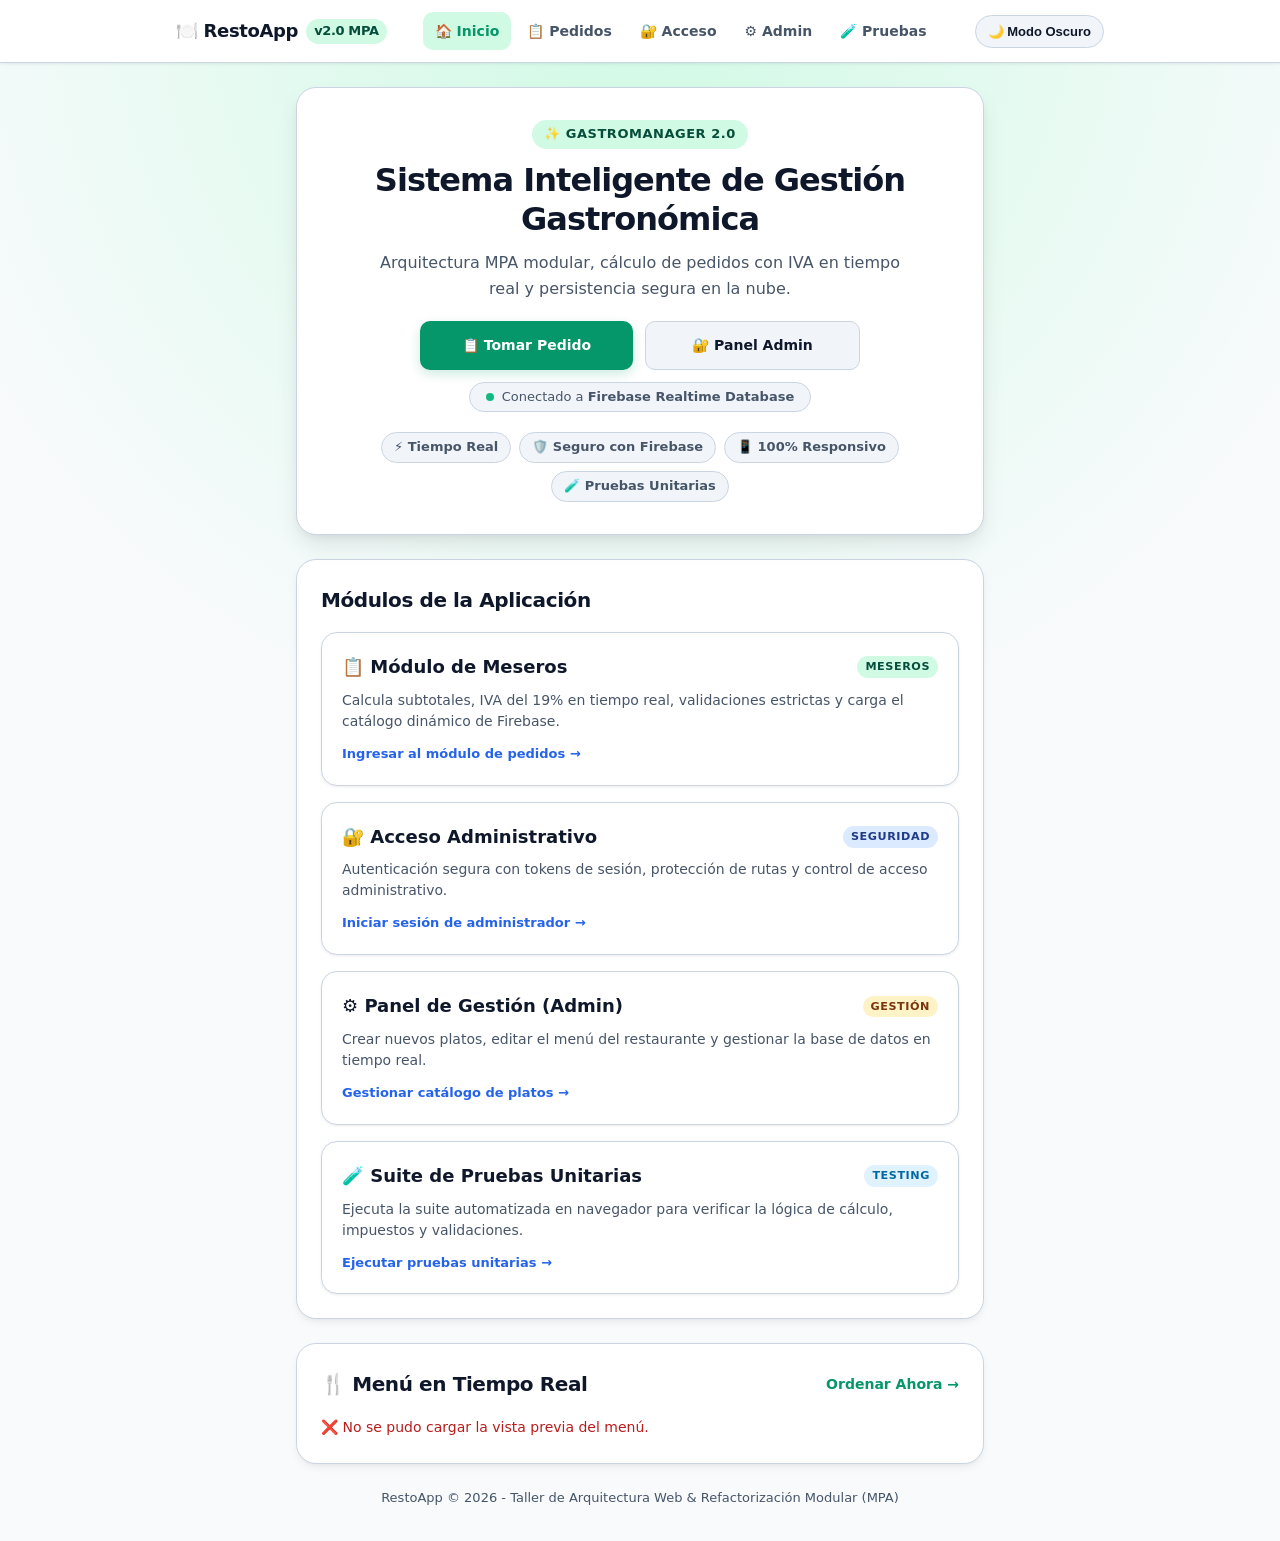
==== index.html @ dc189461 "feat: renderizacion" ====
<!DOCTYPE html>
<html lang="es">
<head>
    <meta charset="UTF-8">
    <meta name="viewport" content="width=device-width, initial-scale=1.0">
    <title>RestoApp - Sistema Gastronómico (MPA)</title>
    <!-- Hoja de estilos unificada y modular -->
    <link rel="stylesheet" href="css/styles.css">
</head>
<body>

    <!-- Barra de Navegación Global Compartida -->
    <header class="global-header">
        <div class="global-nav-container">
            <a href="index.html" class="brand-link">
                <span>🍽️ RestoApp</span>
                <span class="brand-badge">v2.0 MPA</span>
            </a>

            <nav aria-label="Navegación principal">
                <ul class="nav-menu">
                    <li><a href="index.html" class="nav-menu-link active">🏠 Inicio</a></li>
                    <li><a href="pedido.html" class="nav-menu-link">📋 Pedidos</a></li>
                    <li><a href="login.html" class="nav-menu-link">🔐 Acceso</a></li>
                    <li><a href="admin.html" class="nav-menu-link">⚙️ Admin</a></li>
                    <li><a href="tests/test-runner.html" class="nav-menu-link">🧪 Pruebas</a></li>
                </ul>
            </nav>

            <div class="nav-actions">
                <span id="navUserBadge" style="display: none;"></span>
                <button id="themeToggleBtn" class="theme-toggle-btn">🌙 Modo Oscuro</button>
            </div>
        </div>
    </header>

    <main class="app-container">
        <!-- Hero Section Destacado de Inicio -->
        <section class="hero-card">
            <div class="hero-pill-tag">
                <span>✨ GastroManager 2.0</span>
            </div>
            
            <h1 class="hero-title">Sistema Inteligente de Gestión Gastronómica</h1>
            
            <p class="hero-subtitle">
                Arquitectura MPA modular, cálculo de pedidos con IVA en tiempo real y persistencia segura en la nube.
            </p>

            <!-- Acciones Rápidas (CTAs) -->
            <div class="hero-cta-group">
                <a href="pedido.html" class="btn-hero btn-hero-primary">
                    <span>📋 Tomar Pedido</span>
                </a>
                <a href="login.html" class="btn-hero btn-hero-secondary">
                    <span>🔐 Panel Admin</span>
                </a>
            </div>

            <!-- Estado de Conexión en Vivo -->
            <div class="status-indicator">
                <span class="status-dot"></span>
                <span>Conectado a <strong>Firebase Realtime Database</strong></span>
            </div>

            <!-- Chips de Características -->
            <div class="features-bar">
                <span class="feature-chip">⚡ Tiempo Real</span>
                <span class="feature-chip">🛡️ Seguro con Firebase</span>
                <span class="feature-chip">📱 100% Responsivo</span>
                <span class="feature-chip">🧪 Pruebas Unitarias</span>
            </div>
        </section>

        <!-- Grid de Módulos del Sistema -->
        <section class="card">
            <h2 class="card-title">Módulos de la Aplicación</h2>
            
            <nav class="menu-grid" aria-label="Módulos principales">
                <a href="pedido.html" class="menu-card">
                    <div class="menu-card-header">
                        <h3>📋 Módulo de Meseros</h3>
                        <span class="badge badge-primary">Meseros</span>
                    </div>
                    <p>Calcula subtotales, IVA del 19% en tiempo real, validaciones estrictas y carga el catálogo dinámico de Firebase.</p>
                    <span class="menu-card-action">Ingresar al módulo de pedidos →</span>
                </a>

                <a href="login.html" class="menu-card">
                    <div class="menu-card-header">
                        <h3>🔐 Acceso Administrativo</h3>
                        <span class="badge badge-secondary">Seguridad</span>
                    </div>
                    <p>Autenticación segura con tokens de sesión, protección de rutas y control de acceso administrativo.</p>
                    <span class="menu-card-action">Iniciar sesión de administrador →</span>
                </a>

                <a href="admin.html" class="menu-card">
                    <div class="menu-card-header">
                        <h3>⚙️ Panel de Gestión (Admin)</h3>
                        <span class="badge badge-warning">Gestión</span>
                    </div>
                    <p>Crear nuevos platos, editar el menú del restaurante y gestionar la base de datos en tiempo real.</p>
                    <span class="menu-card-action">Gestionar catálogo de platos →</span>
                </a>

                <a href="tests/test-runner.html" class="menu-card">
                    <div class="menu-card-header">
                        <h3>🧪 Suite de Pruebas Unitarias</h3>
                        <span class="badge badge-info">Testing</span>
                    </div>
                    <p>Ejecuta la suite automatizada en navegador para verificar la lógica de cálculo, impuestos y validaciones.</p>
                    <span class="menu-card-action">Ejecutar pruebas unitarias →</span>
                </a>
            </nav>
        </section>

        <!-- Catálogo de Menú en Vivo (Vista Rápida) -->
        <section class="card">
            <div style="display: flex; justify-content: space-between; align-items: center; margin-bottom: 12px;">
                <h2 class="card-title" style="margin-bottom: 0;">🍴 Menú en Tiempo Real</h2>
                <a href="pedido.html" class="btn-link">Ordenar Ahora →</a>
            </div>
            <div id="liveMenuPreview" class="items-list">
                <p style="color: var(--color-text-muted); font-size: 0.875rem;">⏳ Cargando catálogo desde Firebase...</p>
            </div>
        </section>

        <footer style="text-align: center; color: var(--color-text-muted); font-size: var(--font-size-xs);">
            <p>RestoApp &copy; 2026 - Taller de Arquitectura Web & Refactorización Modular (MPA)</p>
        </footer>
    </main>

    <!-- Scripts Modulares -->
    <script type="module" src="js/navbar.js"></script>
    <script type="module">
        import { cargarMenu } from './js/menu.js';
        import { formatearMoneda } from './js/pedidos.js';

        const liveMenuPreview = document.getElementById('liveMenuPreview');

        async function initLiveMenu() {
            try {
                const platos = await cargarMenu();
                if (platos.length === 0) {
                    liveMenuPreview.innerHTML = '<p style="color: var(--color-text-muted); font-size: 0.875rem;">ℹ️ No hay platos registrados aún en Firebase.</p>';
                    return;
                }

                liveMenuPreview.innerHTML = platos.slice(0, 5).map(plato => `
                    <div class="item-badge">
                        <span><strong>${plato.name}</strong></span>
                        <span style="color: var(--color-primary); font-weight: 700;">${formatearMoneda(plato.price)}</span>
                    </div>
                `).join('') + (platos.length > 5 ? `<p style="text-align: center; font-size: 0.8rem; color: var(--color-text-muted); margin-top: 8px;">Y ${platos.length - 5} plato(s) más en el menú completo.</p>` : '');
            } catch (error) {
                liveMenuPreview.innerHTML = '<p style="color: var(--color-danger); font-size: 0.875rem;">❌ No se pudo cargar la vista previa del menú.</p>';
            }
        }

        initLiveMenu();
    </script>
</body>
</html>
---- css/styles.css ----
/* ==========================================================================
   RestoApp - Sistema de Gestión Gastronómica (MPA)
   Hoja de estilos unificada y modular (css/styles.css)
   ========================================================================== */

/* --------------------------------------------------------------------------
   1. Custom Properties (Variables de diseño / Design Tokens)
   -------------------------------------------------------------------------- */
:root {
  /* Paleta de Colores - Modo Claro (WCAG AA 4.5:1) */
  --color-primary: #059669;          /* Verde esmeralda accesible */
  --color-primary-hover: #047857;
  --color-primary-light: #d1fae5;
  --color-primary-text: #064e3b;
  --color-primary-glow: rgba(5, 150, 105, 0.2);
  
  --color-secondary: #2563eb;        /* Azul moderno */
  --color-secondary-hover: #1d4ed8;
  --color-secondary-light: #dbeafe;
  --color-secondary-text: #1e3a8a;
  
  --color-bg: #f8fafc;               /* Fondo neutro claro */
  --color-surface: #ffffff;          /* Tarjetas y modales */
  --color-surface-alt: #f1f5f9;      /* Fondos secundarios */
  
  --color-text-main: #0f172a;        /* Texto principal */
  --color-text-muted: #475569;       /* Texto secundario (> 4.5:1) */
  
  --color-border: #cbd5e1;           /* Bordes suaves */
  --color-border-focus: #059669;
  
  --color-success: #15803d;
  --color-success-bg: #dcfce7;
  --color-success-text: #14532d;
  
  --color-danger: #b91c1c;
  --color-danger-hover: #991b1b;
  --color-danger-bg: #fee2e2;
  --color-danger-text: #7f1d1d;

  --color-warning: #b45309;
  --color-warning-bg: #fef3c7;
  --color-warning-text: #78350f;

  /* Tipografía */
  --font-family-base: system-ui, -apple-system, BlinkMacSystemFont, 'Segoe UI', Roboto, Helvetica, Arial, sans-serif;
  --font-size-xs: 0.8125rem;
  --font-size-sm: 0.875rem;
  --font-size-base: 1rem;
  --font-size-lg: 1.125rem;
  --font-size-xl: 1.25rem;
  --font-size-2xl: 1.5rem;
  --font-size-3xl: 2rem;
  --font-size-4xl: 2.25rem;

  /* Espaciados */
  --spacing-1: 0.25rem;
  --spacing-2: 0.5rem;
  --spacing-3: 0.75rem;
  --spacing-4: 1rem;
  --spacing-5: 1.25rem;
  --spacing-6: 1.5rem;
  --spacing-8: 2rem;
  --spacing-10: 2.5rem;

  /* Bordes y Sombras */
  --radius-sm: 6px;
  --radius-md: 10px;
  --radius-lg: 16px;
  --radius-xl: 20px;
  --radius-full: 9999px;
  --shadow-sm: 0 1px 3px 0 rgba(0, 0, 0, 0.08);
  --shadow-md: 0 4px 10px -2px rgba(0, 0, 0, 0.08), 0 2px 4px -2px rgba(0, 0, 0, 0.04);
  --shadow-lg: 0 12px 24px -4px rgba(0, 0, 0, 0.1), 0 4px 8px -2px rgba(0, 0, 0, 0.05);
  --shadow-glow: 0 0 25px var(--color-primary-glow);
  
  /* Transiciones */
  --transition-fast: 0.15s cubic-bezier(0.4, 0, 0.2, 1);
  --transition-normal: 0.25s cubic-bezier(0.4, 0, 0.2, 1);
}

/* --------------------------------------------------------------------------
   2. Soporte para Modo Oscuro (Dark Mode)
   -------------------------------------------------------------------------- */
@media (prefers-color-scheme: dark) {
  :root {
    --color-primary: #10b981;
    --color-primary-hover: #34d399;
    --color-primary-light: rgba(16, 185, 129, 0.18);
    --color-primary-text: #6ee7b7;
    --color-primary-glow: rgba(16, 185, 129, 0.25);

    --color-secondary: #3b82f6;
    --color-secondary-hover: #60a5fa;
    --color-secondary-light: rgba(59, 130, 246, 0.18);
    --color-secondary-text: #93c5fd;

    --color-bg: #0b0f19;
    --color-surface: #131b2e;
    --color-surface-alt: #1e293b;

    --color-text-main: #f8fafc;
    --color-text-muted: #94a3b8;

    --color-border: #24324f;
    --color-border-focus: #10b981;

    --color-success: #22c55e;
    --color-success-bg: rgba(34, 197, 94, 0.18);
    --color-success-text: #86efac;

    --color-danger: #ef4444;
    --color-danger-hover: #f87171;
    --color-danger-bg: rgba(239, 68, 68, 0.18);
    --color-danger-text: #fca5a5;

    --color-warning: #f59e0b;
    --color-warning-bg: rgba(245, 158, 11, 0.18);
    --color-warning-text: #fcd34d;

    --shadow-md: 0 4px 14px 0 rgba(0, 0, 0, 0.4);
    --shadow-lg: 0 12px 28px 0 rgba(0, 0, 0, 0.5);
  }
}

body.dark-theme,
[data-theme="dark"] {
  --color-primary: #10b981;
  --color-primary-hover: #34d399;
  --color-primary-light: rgba(16, 185, 129, 0.18);
  --color-primary-text: #6ee7b7;
  --color-primary-glow: rgba(16, 185, 129, 0.25);

  --color-secondary: #3b82f6;
  --color-secondary-hover: #60a5fa;
  --color-secondary-light: rgba(59, 130, 246, 0.18);
  --color-secondary-text: #93c5fd;

  --color-bg: #0b0f19;
  --color-surface: #131b2e;
  --color-surface-alt: #1e293b;

  --color-text-main: #f8fafc;
  --color-text-muted: #94a3b8;

  --color-border: #24324f;
  --color-border-focus: #10b981;

  --color-success: #22c55e;
  --color-success-bg: rgba(34, 197, 94, 0.18);
  --color-success-text: #86efac;

  --color-danger: #ef4444;
  --color-danger-hover: #f87171;
  --color-danger-bg: rgba(239, 68, 68, 0.18);
  --color-danger-text: #fca5a5;

  --color-warning: #f59e0b;
  --color-warning-bg: rgba(245, 158, 11, 0.18);
  --color-warning-text: #fcd34d;
}

/* --------------------------------------------------------------------------
   3. Reset & Estilos Base
   -------------------------------------------------------------------------- */
*, *::before, *::after {
  box-sizing: border-box;
  margin: 0;
  padding: 0;
}

body {
  font-family: var(--font-family-base);
  background-color: var(--color-bg);
  background-image: radial-gradient(circle at 50% 0%, var(--color-primary-light) 0%, transparent 45%);
  background-repeat: no-repeat;
  color: var(--color-text-main);
  line-height: 1.6;
  min-height: 100vh;
  display: flex;
  flex-direction: column;
  align-items: center;
  padding: 0 0 var(--spacing-8) 0;
  -webkit-font-smoothing: antialiased;
  transition: background-color var(--transition-normal), color var(--transition-normal);
}

/* --------------------------------------------------------------------------
   4. Animaciones (@keyframes)
   -------------------------------------------------------------------------- */
@keyframes fadeInScale {
  from {
    opacity: 0;
    transform: scale(0.98) translateY(8px);
  }
  to {
    opacity: 1;
    transform: scale(1) translateY(0);
  }
}

@keyframes slideDownAlert {
  from {
    opacity: 0;
    transform: translateY(-8px);
  }
  to {
    opacity: 1;
    transform: translateY(0);
  }
}

@keyframes pulseDot {
  0% { transform: scale(0.95); opacity: 0.8; }
  50% { transform: scale(1.25); opacity: 1; }
  100% { transform: scale(0.95); opacity: 0.8; }
}

/* --------------------------------------------------------------------------
   5. Barra de Navegación Global (Header / Navbar)
   -------------------------------------------------------------------------- */
.global-header {
  width: 100%;
  background: var(--color-surface);
  backdrop-filter: blur(12px);
  border-bottom: 1px solid var(--color-border);
  box-shadow: var(--shadow-sm);
  position: sticky;
  top: 0;
  z-index: 100;
  transition: background-color var(--transition-normal), border-color var(--transition-normal);
}

.global-nav-container {
  max-width: 960px;
  margin: 0 auto;
  padding: var(--spacing-3) var(--spacing-4);
  display: flex;
  align-items: center;
  justify-content: space-between;
  gap: var(--spacing-4);
}

.brand-link {
  display: flex;
  align-items: center;
  gap: var(--spacing-2);
  text-decoration: none;
  font-weight: 800;
  font-size: var(--font-size-lg);
  color: var(--color-text-main);
  letter-spacing: -0.02em;
  transition: transform var(--transition-fast);
}

.brand-link:hover {
  transform: scale(1.02);
}

.brand-badge {
  font-size: var(--font-size-xs);
  font-weight: 700;
  background: var(--color-primary-light);
  color: var(--color-primary-text);
  padding: 2px 8px;
  border-radius: var(--radius-full);
}

.nav-menu {
  display: flex;
  align-items: center;
  list-style: none;
  gap: var(--spacing-1);
}

.nav-menu-link {
  display: inline-flex;
  align-items: center;
  gap: var(--spacing-1);
  padding: var(--spacing-2) var(--spacing-3);
  font-size: var(--font-size-sm);
  font-weight: 600;
  color: var(--color-text-muted);
  text-decoration: none;
  border-radius: var(--radius-md);
  transition: color var(--transition-fast), background-color var(--transition-fast);
}

.nav-menu-link:hover {
  color: var(--color-text-main);
  background-color: var(--color-surface-alt);
}

.nav-menu-link.active {
  color: var(--color-primary);
  background-color: var(--color-primary-light);
}

.nav-actions {
  display: flex;
  align-items: center;
  gap: var(--spacing-2);
}

.theme-toggle-btn {
  background: var(--color-surface-alt);
  color: var(--color-text-main);
  border: 1px solid var(--color-border);
  border-radius: var(--radius-full);
  padding: var(--spacing-2) var(--spacing-3);
  font-size: var(--font-size-xs);
  font-weight: 600;
  cursor: pointer;
  display: inline-flex;
  align-items: center;
  gap: var(--spacing-1);
  transition: all var(--transition-fast);
}

.theme-toggle-btn:hover {
  border-color: var(--color-primary);
  transform: scale(1.04);
}

.user-pill {
  font-size: var(--font-size-xs);
  font-weight: 700;
  background: var(--color-secondary-light);
  color: var(--color-secondary-text);
  padding: var(--spacing-1) var(--spacing-3);
  border-radius: var(--radius-full);
  display: inline-flex;
  align-items: center;
}

/* --------------------------------------------------------------------------
   6. Layout Principal y Hero de Inicio (index.html)
   -------------------------------------------------------------------------- */
.app-container {
  width: 100%;
  max-width: 720px;
  margin: var(--spacing-6) auto 0 auto;
  padding: 0 var(--spacing-4);
  display: flex;
  flex-direction: column;
  gap: var(--spacing-6);
  animation: fadeInScale 0.35s ease-out;
}

/* Hero Header Especial */
.hero-card {
  text-align: center;
  padding: var(--spacing-8) var(--spacing-6);
  background: var(--color-surface);
  border: 1px solid var(--color-border);
  border-radius: var(--radius-xl);
  box-shadow: var(--shadow-lg);
  display: flex;
  flex-direction: column;
  align-items: center;
  gap: var(--spacing-3);
  position: relative;
  overflow: hidden;
}

.hero-pill-tag {
  display: inline-flex;
  align-items: center;
  gap: var(--spacing-1);
  padding: var(--spacing-1) var(--spacing-3);
  background: var(--color-primary-light);
  color: var(--color-primary-text);
  border-radius: var(--radius-full);
  font-size: var(--font-size-xs);
  font-weight: 700;
  text-transform: uppercase;
  letter-spacing: 0.04em;
}

.hero-title {
  font-size: var(--font-size-3xl);
  font-weight: 900;
  color: var(--color-text-main);
  letter-spacing: -0.03em;
  line-height: 1.2;
}

.hero-subtitle {
  color: var(--color-text-muted);
  font-size: var(--font-size-base);
  max-width: 520px;
  line-height: 1.6;
}

.hero-cta-group {
  display: flex;
  gap: var(--spacing-3);
  margin-top: var(--spacing-2);
  width: 100%;
  max-width: 440px;
}

.btn-hero {
  flex: 1;
  padding: var(--spacing-3) var(--spacing-4);
  font-size: var(--font-size-sm);
  font-weight: 700;
  border-radius: var(--radius-md);
  text-decoration: none;
  display: inline-flex;
  align-items: center;
  justify-content: center;
  gap: var(--spacing-2);
  transition: all var(--transition-fast);
}

.btn-hero-primary {
  background: var(--color-primary);
  color: #ffffff;
  box-shadow: 0 4px 12px var(--color-primary-glow);
}

.btn-hero-primary:hover {
  background: var(--color-primary-hover);
  transform: translateY(-2px);
  box-shadow: 0 6px 16px var(--color-primary-glow);
}

.btn-hero-secondary {
  background: var(--color-surface-alt);
  color: var(--color-text-main);
  border: 1px solid var(--color-border);
}

.btn-hero-secondary:hover {
  background: var(--color-surface);
  border-color: var(--color-primary);
  transform: translateY(-2px);
}

/* Indicador de Estado de Conexión */
.status-indicator {
  display: inline-flex;
  align-items: center;
  gap: var(--spacing-2);
  padding: var(--spacing-1) var(--spacing-4);
  background-color: var(--color-surface-alt);
  border: 1px solid var(--color-border);
  border-radius: var(--radius-full);
  font-size: var(--font-size-xs);
  color: var(--color-text-muted);
}

.status-dot {
  width: 8px;
  height: 8px;
  border-radius: 50%;
  background-color: #10b981;
  display: inline-block;
  animation: pulseDot 2s infinite ease-in-out;
}

/* Barra de Chips de Características */
.features-bar {
  display: flex;
  justify-content: center;
  flex-wrap: wrap;
  gap: var(--spacing-2);
  margin-top: var(--spacing-2);
}

.feature-chip {
  display: inline-flex;
  align-items: center;
  gap: var(--spacing-1);
  padding: var(--spacing-1) var(--spacing-3);
  background-color: var(--color-surface-alt);
  border: 1px solid var(--color-border);
  border-radius: var(--radius-full);
  font-size: var(--font-size-xs);
  font-weight: 600;
  color: var(--color-text-muted);
}

/* --------------------------------------------------------------------------
   7. Tarjetas (Cards)
   -------------------------------------------------------------------------- */
.card {
  background: var(--color-surface);
  border: 1px solid var(--color-border);
  border-radius: var(--radius-xl);
  padding: var(--spacing-6);
  box-shadow: var(--shadow-md);
  transition: background-color var(--transition-normal), border-color var(--transition-normal), box-shadow var(--transition-normal);
}

.card-title {
  font-size: var(--font-size-xl);
  font-weight: 700;
  color: var(--color-text-main);
  margin-bottom: var(--spacing-4);
  letter-spacing: -0.02em;
}

/* --------------------------------------------------------------------------
   8. Grid de Módulos (Menu Cards en index.html)
   -------------------------------------------------------------------------- */
.menu-grid {
  display: grid;
  grid-template-columns: 1fr;
  gap: var(--spacing-4);
}

.menu-card {
  display: flex;
  flex-direction: column;
  gap: var(--spacing-2);
  padding: var(--spacing-5);
  border: 1px solid var(--color-border);
  border-radius: var(--radius-lg);
  background: var(--color-surface);
  text-decoration: none;
  color: var(--color-text-main);
  transition: transform var(--transition-fast), border-color var(--transition-fast), box-shadow var(--transition-fast);
  box-shadow: var(--shadow-sm);
  position: relative;
  overflow: hidden;
}

.menu-card::before {
  content: '';
  position: absolute;
  top: 0;
  left: 0;
  width: 5px;
  height: 100%;
  background: var(--color-primary);
  opacity: 0;
  transition: opacity var(--transition-fast);
}

.menu-card:hover {
  transform: translateY(-3px);
  border-color: var(--color-primary);
  box-shadow: var(--shadow-lg);
}

.menu-card:hover::before {
  opacity: 1;
}

.menu-card-header {
  display: flex;
  justify-content: space-between;
  align-items: center;
  gap: var(--spacing-2);
}

.menu-card h3 {
  font-size: var(--font-size-lg);
  font-weight: 700;
  color: var(--color-text-main);
  transition: color var(--transition-fast);
}

.menu-card:hover h3 {
  color: var(--color-primary);
}

.menu-card p {
  font-size: var(--font-size-sm);
  color: var(--color-text-muted);
  line-height: 1.5;
}

.menu-card-action {
  font-size: var(--font-size-xs);
  font-weight: 700;
  color: var(--color-secondary);
  margin-top: var(--spacing-1);
  display: inline-flex;
  align-items: center;
  gap: var(--spacing-1);
  transition: transform var(--transition-fast), color var(--transition-fast);
}

.menu-card:hover .menu-card-action {
  color: var(--color-primary);
  transform: translateX(4px);
}

.badge {
  font-size: 0.7rem;
  font-weight: 700;
  padding: 2px 8px;
  border-radius: var(--radius-full);
  text-transform: uppercase;
  letter-spacing: 0.05em;
}

.badge-primary { background: var(--color-primary-light); color: var(--color-primary-text); }
.badge-secondary { background: var(--color-secondary-light); color: var(--color-secondary-text); }
.badge-warning { background: var(--color-warning-bg); color: var(--color-warning-text); }
.badge-info { background: #e0f2fe; color: #0369a1; }

.btn-link {
  font-size: var(--font-size-sm);
  font-weight: 700;
  color: var(--color-primary);
  text-decoration: none;
  transition: color var(--transition-fast);
}

.btn-link:hover {
  color: var(--color-primary-hover);
  text-decoration: underline;
}

/* --------------------------------------------------------------------------
   9. Formularios
   -------------------------------------------------------------------------- */
.form-layout {
  display: flex;
  flex-direction: column;
  gap: var(--spacing-4);
}

.form-group {
  display: flex;
  flex-direction: column;
  gap: var(--spacing-1);
}

.form-label {
  font-size: var(--font-size-sm);
  font-weight: 600;
  color: var(--color-text-main);
}

.form-control {
  width: 100%;
  padding: var(--spacing-3) var(--spacing-4);
  font-size: var(--font-size-base);
  font-family: inherit;
  color: var(--color-text-main);
  background-color: var(--color-surface);
  border: 1px solid var(--color-border);
  border-radius: var(--radius-sm);
  outline: none;
  transition: border-color var(--transition-fast), box-shadow var(--transition-fast), background-color var(--transition-normal);
}

.form-control:focus,
.form-control:focus-visible {
  border-color: var(--color-border-focus);
  box-shadow: 0 0 0 3px rgba(16, 185, 129, 0.25);
}

.form-control[readonly],
.form-control:disabled {
  background-color: var(--color-surface-alt);
  color: var(--color-text-muted);
  cursor: not-allowed;
}

/* --------------------------------------------------------------------------
   10. Botones
   -------------------------------------------------------------------------- */
.btn {
  display: inline-flex;
  align-items: center;
  justify-content: center;
  gap: var(--spacing-2);
  width: 100%;
  padding: var(--spacing-3) var(--spacing-5);
  font-size: var(--font-size-base);
  font-weight: 700;
  font-family: inherit;
  border: none;
  border-radius: var(--radius-sm);
  cursor: pointer;
  text-decoration: none;
  transition: background-color var(--transition-fast), transform var(--transition-fast), box-shadow var(--transition-fast);
  box-shadow: var(--shadow-sm);
}

.btn:focus-visible {
  outline: 3px solid var(--color-secondary);
  outline-offset: 2px;
}

.btn:active {
  transform: translateY(0);
}

.btn:disabled {
  opacity: 0.65;
  cursor: not-allowed;
  transform: none;
}

.btn-primary {
  background-color: var(--color-primary);
  color: #ffffff;
}

.btn-primary:hover:not(:disabled) {
  background-color: var(--color-primary-hover);
  transform: translateY(-1px);
  box-shadow: var(--shadow-md);
}

.btn-danger {
  background-color: var(--color-danger);
  color: #ffffff;
}

.btn-danger:hover:not(:disabled) {
  background-color: var(--color-danger-hover);
  transform: translateY(-1px);
}

/* --------------------------------------------------------------------------
   11. Alertas y Resumen
   -------------------------------------------------------------------------- */
.alert {
  padding: var(--spacing-4);
  border-radius: var(--radius-md);
  font-size: var(--font-size-sm);
  font-weight: 500;
  line-height: 1.5;
  display: none;
}

.alert.show {
  display: block;
  animation: slideDownAlert 0.25s cubic-bezier(0.16, 1, 0.3, 1);
}

.alert-success {
  background-color: var(--color-success-bg);
  color: var(--color-success-text);
  border: 1px solid var(--color-success);
}

.alert-danger {
  background-color: var(--color-danger-bg);
  color: var(--color-danger-text);
  border: 1px solid var(--color-danger);
}

.alert-info {
  background-color: var(--color-primary-light);
  color: var(--color-primary-text);
  border: 1px solid var(--color-primary);
}

.order-summary {
  display: flex;
  flex-direction: column;
  gap: var(--spacing-2);
}

.summary-row {
  display: flex;
  justify-content: space-between;
  font-size: var(--font-size-sm);
}

.summary-row.total {
  font-size: var(--font-size-lg);
  font-weight: 700;
  border-top: 1px solid var(--color-border);
  padding-top: var(--spacing-2);
  margin-top: var(--spacing-1);
}

.items-list {
  display: flex;
  flex-direction: column;
  gap: var(--spacing-2);
  margin-top: var(--spacing-4);
  max-height: 260px;
  overflow-y: auto;
}

.item-badge {
  display: flex;
  justify-content: space-between;
  align-items: center;
  padding: var(--spacing-3) var(--spacing-4);
  background-color: var(--color-surface-alt);
  border: 1px solid var(--color-border);
  border-radius: var(--radius-sm);
  font-size: var(--font-size-sm);
  transition: transform var(--transition-fast), border-color var(--transition-fast);
}

.item-badge:hover {
  border-color: var(--color-primary);
  transform: translateX(2px);
}

/* --------------------------------------------------------------------------
   12. Media Queries (Responsividad y Menú Móvil)
   -------------------------------------------------------------------------- */
@media (max-width: 680px) {
  .global-nav-container {
    flex-direction: column;
    align-items: stretch;
    gap: var(--spacing-2);
  }

  .nav-menu {
    overflow-x: auto;
    white-space: nowrap;
    padding-bottom: var(--spacing-1);
    justify-content: flex-start;
  }

  .nav-actions {
    justify-content: space-between;
  }

  .app-container {
    max-width: 100%;
    margin-top: var(--spacing-4);
  }

  .hero-card {
    padding: var(--spacing-6) var(--spacing-4);
  }

  .hero-title {
    font-size: var(--font-size-2xl);
  }

  .hero-cta-group {
    flex-direction: column;
    width: 100%;
  }

  .card {
    padding: var(--spacing-4);
  }
}
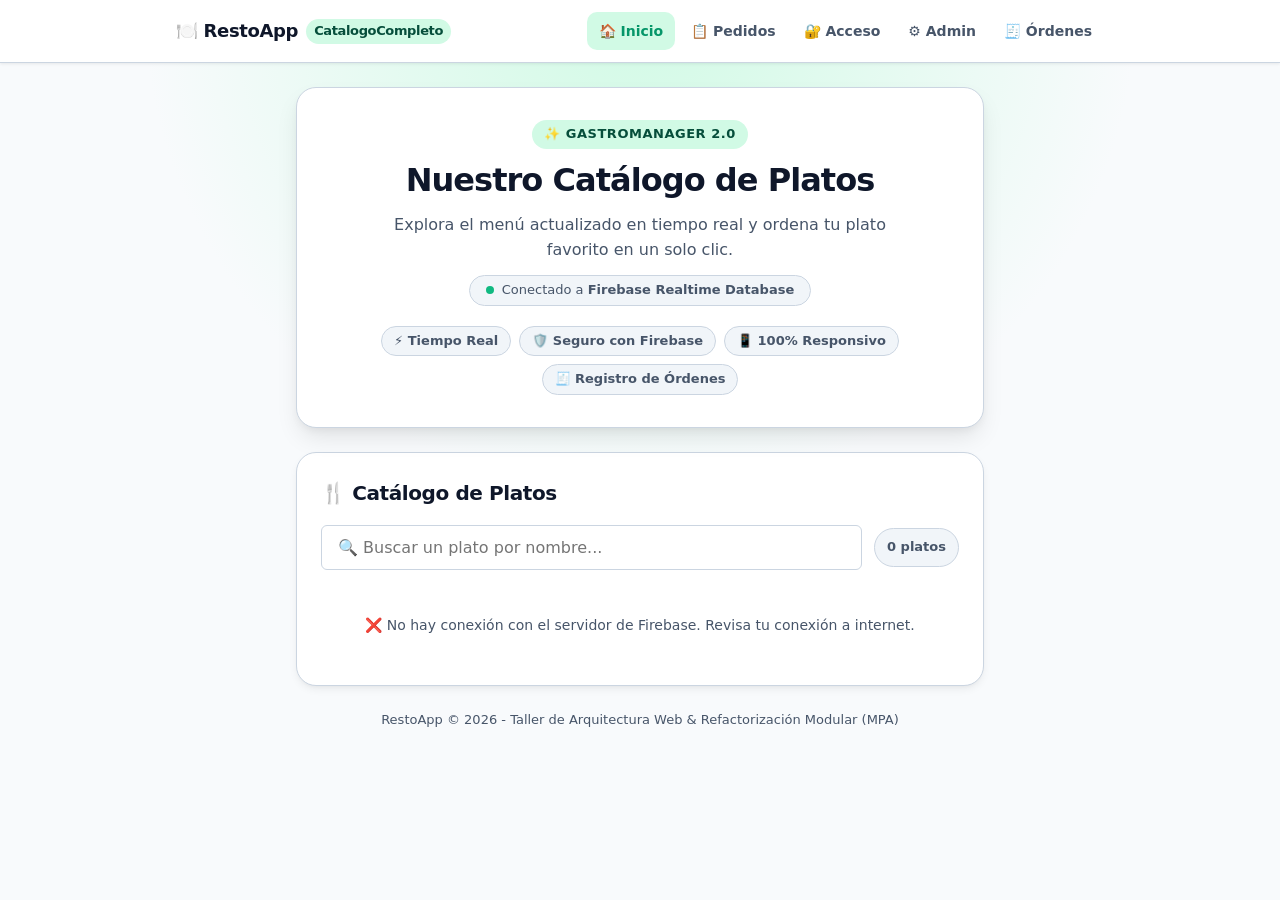
==== commit 98f8386c: "feat: proyecto mejorado" ====
--- a/index.html
+++ b/index.html
@@ -3,7 +3,7 @@
 <head>
     <meta charset="UTF-8">
     <meta name="viewport" content="width=device-width, initial-scale=1.0">
-    <title>RestoApp - Sistema Gastronómico (MPA)</title>
+    <title>RestoApp - Catálogo de Platos</title>
     <!-- Hoja de estilos unificada y modular -->
     <link rel="stylesheet" href="css/styles.css">
 </head>
@@ -14,7 +14,7 @@
         <div class="global-nav-container">
             <a href="index.html" class="brand-link">
                 <span>🍽️ RestoApp</span>
-                <span class="brand-badge">v2.0 MPA</span>
+                <span class="brand-badge">CatalogoCompleto</span>
             </a>
 
             <nav aria-label="Navegación principal">
@@ -23,14 +23,9 @@
                     <li><a href="pedido.html" class="nav-menu-link">📋 Pedidos</a></li>
                     <li><a href="login.html" class="nav-menu-link">🔐 Acceso</a></li>
                     <li><a href="admin.html" class="nav-menu-link">⚙️ Admin</a></li>
-                    <li><a href="tests/test-runner.html" class="nav-menu-link">🧪 Pruebas</a></li>
+                    <li><a href="orders.html" class="nav-menu-link">🧾 Órdenes</a></li>
                 </ul>
             </nav>
-
-            <div class="nav-actions">
-                <span id="navUserBadge" style="display: none;"></span>
-                <button id="themeToggleBtn" class="theme-toggle-btn">🌙 Modo Oscuro</button>
-            </div>
         </div>
     </header>
 
@@ -40,22 +35,12 @@
             <div class="hero-pill-tag">
                 <span>✨ GastroManager 2.0</span>
             </div>
-            
-            <h1 class="hero-title">Sistema Inteligente de Gestión Gastronómica</h1>
-            
+
+            <h1 class="hero-title">Nuestro Catálogo de Platos</h1>
+
             <p class="hero-subtitle">
-                Arquitectura MPA modular, cálculo de pedidos con IVA en tiempo real y persistencia segura en la nube.
+                Explora el menú actualizado en tiempo real y ordena tu plato favorito en un solo clic.
             </p>
-
-            <!-- Acciones Rápidas (CTAs) -->
-            <div class="hero-cta-group">
-                <a href="pedido.html" class="btn-hero btn-hero-primary">
-                    <span>📋 Tomar Pedido</span>
-                </a>
-                <a href="login.html" class="btn-hero btn-hero-secondary">
-                    <span>🔐 Panel Admin</span>
-                </a>
-            </div>
 
             <!-- Estado de Conexión en Vivo -->
             <div class="status-indicator">
@@ -68,61 +53,27 @@
                 <span class="feature-chip">⚡ Tiempo Real</span>
                 <span class="feature-chip">🛡️ Seguro con Firebase</span>
                 <span class="feature-chip">📱 100% Responsivo</span>
-                <span class="feature-chip">🧪 Pruebas Unitarias</span>
+                <span class="feature-chip">🧾 Registro de Órdenes</span>
             </div>
         </section>
 
-        <!-- Grid de Módulos del Sistema -->
+        <!-- Catálogo de Platos -->
         <section class="card">
-            <h2 class="card-title">Módulos de la Aplicación</h2>
-            
-            <nav class="menu-grid" aria-label="Módulos principales">
-                <a href="pedido.html" class="menu-card">
-                    <div class="menu-card-header">
-                        <h3>📋 Módulo de Meseros</h3>
-                        <span class="badge badge-primary">Meseros</span>
-                    </div>
-                    <p>Calcula subtotales, IVA del 19% en tiempo real, validaciones estrictas y carga el catálogo dinámico de Firebase.</p>
-                    <span class="menu-card-action">Ingresar al módulo de pedidos →</span>
-                </a>
+            <h2 class="card-title">🍴 Catálogo de Platos</h2>
 
-                <a href="login.html" class="menu-card">
-                    <div class="menu-card-header">
-                        <h3>🔐 Acceso Administrativo</h3>
-                        <span class="badge badge-secondary">Seguridad</span>
-                    </div>
-                    <p>Autenticación segura con tokens de sesión, protección de rutas y control de acceso administrativo.</p>
-                    <span class="menu-card-action">Iniciar sesión de administrador →</span>
-                </a>
+            <div class="catalog-toolbar">
+                <input
+                    type="search"
+                    id="catalogSearch"
+                    class="form-control catalog-search"
+                    placeholder="🔍 Buscar un plato por nombre..."
+                    aria-label="Buscar plato en el catálogo"
+                >
+                <span id="catalogCount" class="catalog-count">0 platos</span>
+            </div>
 
-                <a href="admin.html" class="menu-card">
-                    <div class="menu-card-header">
-                        <h3>⚙️ Panel de Gestión (Admin)</h3>
-                        <span class="badge badge-warning">Gestión</span>
-                    </div>
-                    <p>Crear nuevos platos, editar el menú del restaurante y gestionar la base de datos en tiempo real.</p>
-                    <span class="menu-card-action">Gestionar catálogo de platos →</span>
-                </a>
-
-                <a href="tests/test-runner.html" class="menu-card">
-                    <div class="menu-card-header">
-                        <h3>🧪 Suite de Pruebas Unitarias</h3>
-                        <span class="badge badge-info">Testing</span>
-                    </div>
-                    <p>Ejecuta la suite automatizada en navegador para verificar la lógica de cálculo, impuestos y validaciones.</p>
-                    <span class="menu-card-action">Ejecutar pruebas unitarias →</span>
-                </a>
-            </nav>
-        </section>
-
-        <!-- Catálogo de Menú en Vivo (Vista Rápida) -->
-        <section class="card">
-            <div style="display: flex; justify-content: space-between; align-items: center; margin-bottom: 12px;">
-                <h2 class="card-title" style="margin-bottom: 0;">🍴 Menú en Tiempo Real</h2>
-                <a href="pedido.html" class="btn-link">Ordenar Ahora →</a>
-            </div>
-            <div id="liveMenuPreview" class="items-list">
-                <p style="color: var(--color-text-muted); font-size: 0.875rem;">⏳ Cargando catálogo desde Firebase...</p>
+            <div id="catalogGrid" class="catalog-grid">
+                <p class="catalog-state">⏳ Cargando catálogo desde Firebase...</p>
             </div>
         </section>
 
@@ -137,28 +88,59 @@
         import { cargarMenu } from './js/menu.js';
         import { formatearMoneda } from './js/pedidos.js';
 
-        const liveMenuPreview = document.getElementById('liveMenuPreview');
+        const catalogGrid = document.getElementById('catalogGrid');
+        const catalogSearch = document.getElementById('catalogSearch');
+        const catalogCount = document.getElementById('catalogCount');
 
-        async function initLiveMenu() {
+        // Iconos rotativos para dar variedad visual a cada tarjeta del catálogo
+        const ICONOS_PLATOS = ['🍽️', '🍜', '🍕', '🥗', '🍔', '🍰', '🍣', '🥘', '🍱', '🍝', '🍤', '🥞'];
+
+        let catalogoCompleto = [];
+
+        function iconoParaIndice(index) {
+            return ICONOS_PLATOS[index % ICONOS_PLATOS.length];
+        }
+
+        function renderCatalogo(platos) {
+            catalogCount.textContent = `${platos.length} plato${platos.length === 1 ? '' : 's'}`;
+
+            if (platos.length === 0) {
+                catalogGrid.innerHTML = catalogoCompleto.length === 0
+                    ? '<p class="catalog-state">ℹ️ Aún no hay platos registrados en el menú.</p>'
+                    : '<p class="catalog-state">🔍 No se encontraron platos que coincidan con tu búsqueda.</p>';
+                return;
+            }
+
+            catalogGrid.innerHTML = platos.map((plato) => `
+                <article class="catalog-card">
+                    <div class="catalog-card-icon">${iconoParaIndice(catalogoCompleto.indexOf(plato))}</div>
+                    <h3 class="catalog-card-name">${plato.name}</h3>
+                    <span class="catalog-card-price">${formatearMoneda(plato.price)}</span>
+                    <a href="pedido.html?plato=${encodeURIComponent(plato.id)}" class="btn btn-primary catalog-card-btn">
+                        📋 Pedir este plato
+                    </a>
+                </article>
+            `).join('');
+        }
+
+        async function initCatalogo() {
             try {
-                const platos = await cargarMenu();
-                if (platos.length === 0) {
-                    liveMenuPreview.innerHTML = '<p style="color: var(--color-text-muted); font-size: 0.875rem;">ℹ️ No hay platos registrados aún en Firebase.</p>';
-                    return;
-                }
-
-                liveMenuPreview.innerHTML = platos.slice(0, 5).map(plato => `
-                    <div class="item-badge">
-                        <span><strong>${plato.name}</strong></span>
-                        <span style="color: var(--color-primary); font-weight: 700;">${formatearMoneda(plato.price)}</span>
-                    </div>
-                `).join('') + (platos.length > 5 ? `<p style="text-align: center; font-size: 0.8rem; color: var(--color-text-muted); margin-top: 8px;">Y ${platos.length - 5} plato(s) más en el menú completo.</p>` : '');
+                catalogoCompleto = await cargarMenu();
+                renderCatalogo(catalogoCompleto);
             } catch (error) {
-                liveMenuPreview.innerHTML = '<p style="color: var(--color-danger); font-size: 0.875rem;">❌ No se pudo cargar la vista previa del menú.</p>';
+                catalogGrid.innerHTML = `<p class="catalog-state">❌ ${error.message || 'No se pudo cargar el catálogo.'}</p>`;
             }
         }
 
-        initLiveMenu();
+        catalogSearch.addEventListener('input', () => {
+            const termino = catalogSearch.value.trim().toLowerCase();
+            const filtrados = termino
+                ? catalogoCompleto.filter((plato) => plato.name.toLowerCase().includes(termino))
+                : catalogoCompleto;
+            renderCatalogo(filtrados);
+        });
+
+        initCatalogo();
     </script>
 </body>
-</html>+</html>
--- a/css/styles.css
+++ b/css/styles.css
@@ -802,7 +802,262 @@
 }
 
 /* --------------------------------------------------------------------------
-   12. Media Queries (Responsividad y Menú Móvil)
+   13. Catálogo de Platos (index.html)
+   -------------------------------------------------------------------------- */
+.catalog-toolbar {
+  display: flex;
+  align-items: center;
+  gap: var(--spacing-3);
+  margin-bottom: var(--spacing-5);
+}
+
+.catalog-search {
+  flex: 1;
+}
+
+.catalog-count {
+  flex-shrink: 0;
+  font-size: var(--font-size-xs);
+  font-weight: 700;
+  color: var(--color-text-muted);
+  background: var(--color-surface-alt);
+  border: 1px solid var(--color-border);
+  padding: var(--spacing-2) var(--spacing-3);
+  border-radius: var(--radius-full);
+  white-space: nowrap;
+}
+
+.catalog-grid {
+  display: grid;
+  grid-template-columns: repeat(auto-fill, minmax(220px, 1fr));
+  gap: var(--spacing-4);
+}
+
+.catalog-card {
+  display: flex;
+  flex-direction: column;
+  align-items: center;
+  text-align: center;
+  gap: var(--spacing-2);
+  padding: var(--spacing-5) var(--spacing-4);
+  background: var(--color-surface);
+  border: 1px solid var(--color-border);
+  border-radius: var(--radius-lg);
+  box-shadow: var(--shadow-sm);
+  transition: transform var(--transition-fast), border-color var(--transition-fast), box-shadow var(--transition-fast);
+  animation: fadeInScale 0.3s ease-out;
+}
+
+.catalog-card:hover {
+  transform: translateY(-4px);
+  border-color: var(--color-primary);
+  box-shadow: var(--shadow-lg);
+}
+
+.catalog-card-icon {
+  width: 56px;
+  height: 56px;
+  display: flex;
+  align-items: center;
+  justify-content: center;
+  font-size: 1.75rem;
+  background: var(--color-primary-light);
+  border-radius: var(--radius-full);
+  margin-bottom: var(--spacing-1);
+}
+
+.catalog-card-name {
+  font-size: var(--font-size-base);
+  font-weight: 700;
+  color: var(--color-text-main);
+  line-height: 1.3;
+}
+
+.catalog-card-price {
+  font-size: var(--font-size-lg);
+  font-weight: 800;
+  color: var(--color-primary);
+}
+
+.catalog-card-btn {
+  width: 100%;
+  margin-top: var(--spacing-2);
+  padding: var(--spacing-2) var(--spacing-4);
+  font-size: var(--font-size-sm);
+}
+
+.catalog-state {
+  text-align: center;
+  color: var(--color-text-muted);
+  font-size: var(--font-size-sm);
+  padding: var(--spacing-6) var(--spacing-4);
+  grid-column: 1 / -1;
+}
+
+/* --------------------------------------------------------------------------
+   14. Botones Sutiles de Acción (Admin: editar / eliminar)
+   -------------------------------------------------------------------------- */
+.admin-item {
+  gap: var(--spacing-3);
+}
+
+.admin-item-info {
+  display: flex;
+  flex-direction: column;
+  gap: 2px;
+  overflow: hidden;
+}
+
+.admin-item-name {
+  font-weight: 700;
+  white-space: nowrap;
+  overflow: hidden;
+  text-overflow: ellipsis;
+}
+
+.admin-item-price {
+  color: var(--color-primary-hover);
+  font-weight: 600;
+  font-size: var(--font-size-xs);
+}
+
+.admin-item-actions {
+  display: flex;
+  align-items: center;
+  gap: var(--spacing-1);
+  flex-shrink: 0;
+}
+
+.btn-icon-subtle {
+  display: inline-flex;
+  align-items: center;
+  justify-content: center;
+  width: 32px;
+  height: 32px;
+  padding: 0;
+  border: 1px solid transparent;
+  border-radius: var(--radius-sm);
+  background: transparent;
+  color: var(--color-text-muted);
+  font-size: 0.95rem;
+  cursor: pointer;
+  opacity: 0.65;
+  transition: opacity var(--transition-fast), background-color var(--transition-fast), color var(--transition-fast), border-color var(--transition-fast);
+}
+
+.btn-icon-subtle:hover {
+  opacity: 1;
+}
+
+.btn-icon-subtle.icon-edit:hover {
+  background: var(--color-secondary-light);
+  color: var(--color-secondary-text);
+  border-color: var(--color-secondary);
+}
+
+.btn-icon-subtle.icon-delete:hover {
+  background: var(--color-danger-bg);
+  color: var(--color-danger-text);
+  border-color: var(--color-danger);
+}
+
+.form-edit-banner {
+  display: none;
+  align-items: center;
+  justify-content: space-between;
+  gap: var(--spacing-3);
+  padding: var(--spacing-3) var(--spacing-4);
+  margin-bottom: var(--spacing-4);
+  background: var(--color-secondary-light);
+  color: var(--color-secondary-text);
+  border: 1px solid var(--color-secondary);
+  border-radius: var(--radius-md);
+  font-size: var(--font-size-sm);
+  font-weight: 600;
+}
+
+.form-edit-banner.show {
+  display: flex;
+  animation: slideDownAlert 0.2s ease-out;
+}
+
+.form-edit-banner button {
+  background: none;
+  border: none;
+  color: inherit;
+  font-weight: 700;
+  text-decoration: underline;
+  cursor: pointer;
+  font-size: inherit;
+}
+
+/* --------------------------------------------------------------------------
+   15. Sección de Órdenes Guardadas (orders.html)
+   -------------------------------------------------------------------------- */
+.orders-toolbar {
+  display: flex;
+  align-items: center;
+  justify-content: space-between;
+  gap: var(--spacing-3);
+  margin-bottom: var(--spacing-5);
+  flex-wrap: wrap;
+}
+
+.orders-total-pill {
+  font-size: var(--font-size-sm);
+  font-weight: 700;
+  color: var(--color-primary-text);
+  background: var(--color-primary-light);
+  border: 1px solid var(--color-primary);
+  padding: var(--spacing-2) var(--spacing-4);
+  border-radius: var(--radius-full);
+}
+
+.orders-list {
+  display: flex;
+  flex-direction: column;
+  gap: var(--spacing-3);
+}
+
+.order-list-card {
+  padding: var(--spacing-4) var(--spacing-5);
+  background: var(--color-surface-alt);
+  border: 1px solid var(--color-border);
+  border-radius: var(--radius-md);
+  transition: border-color var(--transition-fast);
+}
+
+.order-list-card:hover {
+  border-color: var(--color-primary);
+}
+
+.order-list-header {
+  display: flex;
+  justify-content: space-between;
+  align-items: baseline;
+  gap: var(--spacing-2);
+  margin-bottom: var(--spacing-2);
+}
+
+.order-list-dish {
+  font-weight: 700;
+  font-size: var(--font-size-base);
+}
+
+.order-list-date {
+  font-size: var(--font-size-xs);
+  color: var(--color-text-muted);
+  white-space: nowrap;
+}
+
+.order-list-total {
+  font-weight: 800;
+  color: var(--color-primary);
+  font-size: var(--font-size-lg);
+}
+
+/* --------------------------------------------------------------------------
+   16. Media Queries (Responsividad y Menú Móvil)
    -------------------------------------------------------------------------- */
 @media (max-width: 680px) {
   .global-nav-container {
@@ -843,4 +1098,17 @@
   .card {
     padding: var(--spacing-4);
   }
-}
+
+  .catalog-toolbar {
+    flex-direction: column;
+    align-items: stretch;
+  }
+
+  .catalog-count {
+    text-align: center;
+  }
+
+  .admin-item {
+    flex-wrap: wrap;
+  }
+}
